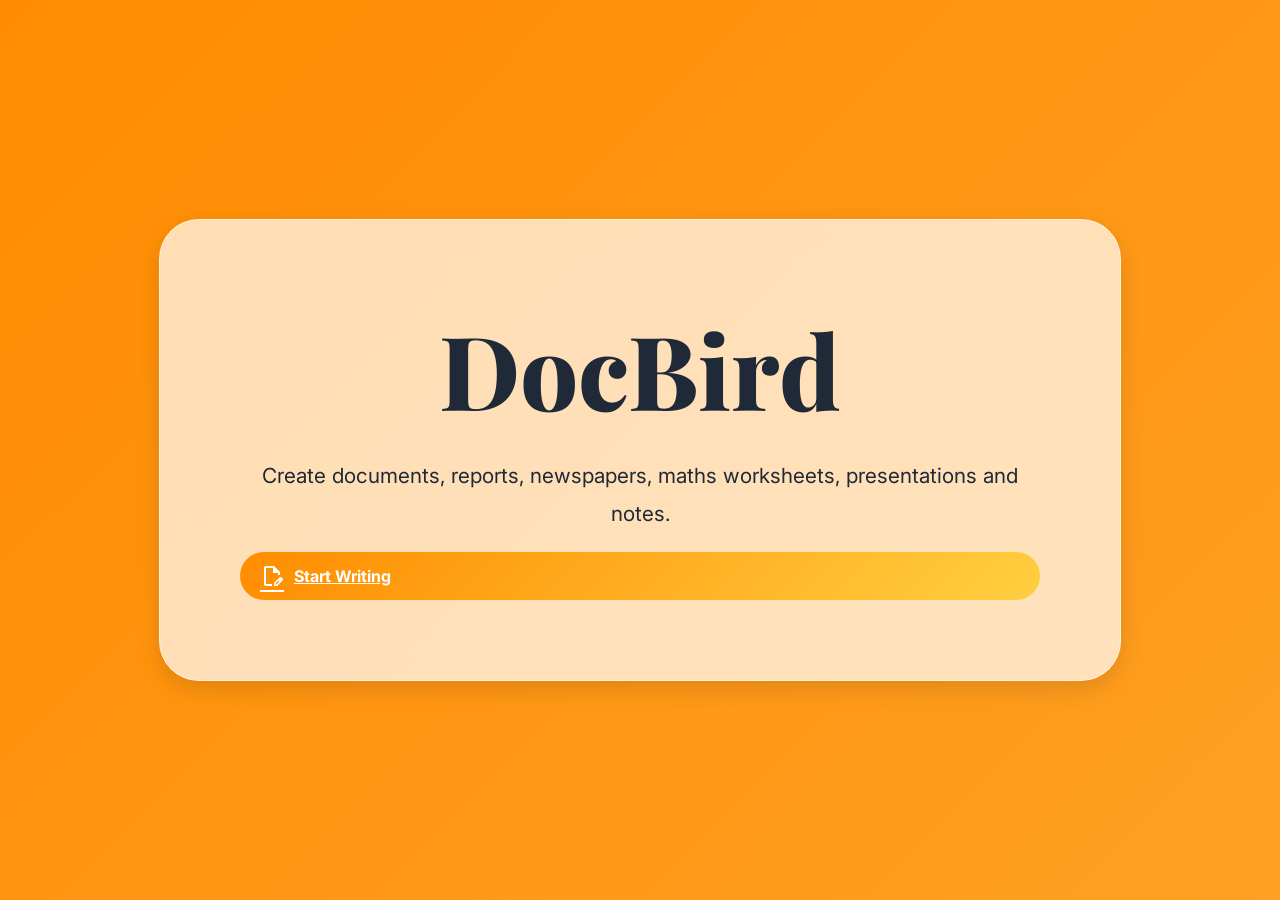
==== index.html @ b76cee12 "Add initial HTML structure for DocBird" ====
<!DOCTYPE html>
<html lang="en">
<head>
<meta charset="UTF-8">
<meta name="viewport" content="width=device-width,initial-scale=1">
<title>DocBird</title>

<link rel="stylesheet" href="styles.css">

<link rel="preconnect" href="https://fonts.googleapis.com">
<link rel="preconnect" href="https://fonts.gstatic.com" crossorigin>

<link href="https://fonts.googleapis.com/css2?family=Inter:wght@100..900&family=Poppins:wght@100..900&display=swap" rel="stylesheet">

<link href="https://fonts.googleapis.com/css2?family=Material+Symbols+Outlined" rel="stylesheet">
</head>

<body>

<section class="hero">

<div class="hero-card glass">

<h1 class="hero-title">
DocBird
</h1>

<p class="hero-subtitle">
Create documents, reports, newspapers, maths worksheets, presentations and notes.
</p>

<br>

<a href="dashboard.html" class="btn btn-primary">
<span class="material-symbols-outlined">
edit_document
</span>
Start Writing
</a>

</div>

</section>

<script>

const particles=[];

for(let i=0;i<50;i++){
particles.push({
x:Math.random()*innerWidth,
y:Math.random()*innerHeight
});
}

</script>

</body>
</html>
---- styles.css ----
/* =========================================================
   DOCBIRD PROFESSIONAL DOCUMENT SUITE
   Version 1.0
   ========================================================= */

/* Google Fonts */
@import url('https://fonts.googleapis.com/css2?family=Inter:wght@100..900&family=Poppins:wght@100..900&family=Playfair+Display:wght@400..900&family=Roboto+Flex:wght@100..1000&display=swap');

:root{

/* Brand */
--primary:#ff8c00;
--primary-light:#ffb347;
--primary-dark:#ff6b00;

--secondary:#ffcf40;
--accent:#ff5e57;

/* Backgrounds */
--bg:#f7f9fc;
--bg2:#ffffff;

/* Text */
--text:#1f2937;
--text-light:#6b7280;

/* Borders */
--border:#e5e7eb;

/* Shadows */
--shadow-sm:0 2px 6px rgba(0,0,0,.08);
--shadow-md:0 8px 24px rgba(0,0,0,.12);
--shadow-lg:0 20px 40px rgba(0,0,0,.18);

/* Radius */
--radius-sm:10px;
--radius-md:18px;
--radius-lg:30px;

/* Layout */
--header-height:72px;
--sidebar-width:280px;

/* Editor */
--page-width:850px;
--page-height:1100px;

}

/* Dark Theme */

body.dark{
--bg:#0f172a;
--bg2:#111827;
--text:#f3f4f6;
--text-light:#9ca3af;
--border:#374151;
}

/* Reset */

*{
margin:0;
padding:0;
box-sizing:border-box;
}

html{
scroll-behavior:smooth;
}

body{
font-family:'Inter',sans-serif;
background:var(--bg);
color:var(--text);
min-height:100vh;
overflow-x:hidden;
}

/* Scrollbar */

::-webkit-scrollbar{
width:12px;
height:12px;
}

::-webkit-scrollbar-thumb{
background:linear-gradient(
180deg,
var(--primary),
var(--secondary)
);
border-radius:999px;
}

/* Buttons */

.btn{
display:flex;
align-items:center;
gap:10px;
padding:12px 20px;
border:none;
border-radius:999px;
cursor:pointer;
font-weight:700;
transition:.3s;
}

.btn-primary{
background:linear-gradient(
135deg,
var(--primary),
var(--secondary)
);
color:white;
}

.btn-primary:hover{
transform:translateY(-2px);
box-shadow:var(--shadow-md);
}

/* Glass */

.glass{
background:rgba(255,255,255,.7);
backdrop-filter:blur(18px);
border:1px solid rgba(255,255,255,.5);
box-shadow:var(--shadow-md);
}

.dark .glass{
background:rgba(17,24,39,.7);
}

/* Landing Hero */

.hero{
min-height:100vh;
display:flex;
align-items:center;
justify-content:center;
padding:60px;
background:
linear-gradient(
135deg,
#ff8c00,
#ffb347,
#ffd54f
);
background-size:400% 400%;
animation:heroGradient 15s ease infinite;
}

@keyframes heroGradient{

0%{
background-position:0% 50%;
}

50%{
background-position:100% 50%;
}

100%{
background-position:0% 50%;
}

}

.hero-card{
max-width:1200px;
padding:80px;
border-radius:40px;
text-align:center;
}

.hero-title{
font-size:clamp(3rem,8vw,7rem);
font-family:'Playfair Display',serif;
font-weight:800;
}

.hero-subtitle{
font-size:1.3rem;
max-width:800px;
margin:auto;
margin-top:20px;
line-height:1.8;
}

/* Dashboard */

.dashboard{
display:grid;
grid-template-columns:
280px
1fr;
min-height:100vh;
}

.sidebar{
background:white;
border-right:1px solid var(--border);
padding:20px;
}

.sidebar-logo{
font-size:2rem;
font-weight:900;
color:var(--primary);
}

.main{
padding:30px;
}

/* Document Grid */

.doc-grid{
display:grid;
grid-template-columns:
repeat(auto-fill,minmax(280px,1fr));
gap:25px;
}

.doc-card{
background:white;
border-radius:24px;
padding:20px;
cursor:pointer;
transition:.3s;
box-shadow:var(--shadow-sm);
}

.doc-card:hover{
transform:translateY(-6px);
box-shadow:var(--shadow-md);
}

/* Editor */

.editor-shell{
display:flex;
flex-direction:column;
height:100vh;
}

.editor-toolbar{
height:64px;
display:flex;
align-items:center;
gap:10px;
padding:0 20px;
border-bottom:1px solid var(--border);
background:white;
position:sticky;
top:0;
z-index:999;
}

.tool-btn{
width:42px;
height:42px;
border:none;
border-radius:12px;
cursor:pointer;
background:transparent;
transition:.2s;
}

.tool-btn:hover{
background:#f3f4f6;
}

.tool-btn.active{
background:#fff4d6;
outline:2px solid var(--primary);
}

/* Notebook Lines */

.page-lined{
background:
repeating-linear-gradient(
to bottom,
transparent 0,
transparent 31px,
#dbeafe 32px
);
}

/* Newspaper Mode */

.newspaper{
column-count:2;
column-gap:60px;
column-rule:1px solid #ddd;
}

/* Main Page */

.document-page{
width:850px;
min-height:1100px;
background:white;
margin:40px auto;
padding:80px;
box-shadow:0 0 40px rgba(0,0,0,.12);
border-radius:12px;
outline:none;
}

/* Math Squares */

.math-square{
display:inline-flex;
align-items:center;
justify-content:center;
width:42px;
height:42px;
border:2px solid var(--primary);
border-radius:10px;
font-weight:700;
}

/* Settings Panel */

.settings-panel{
position:fixed;
right:20px;
top:100px;
width:340px;
padding:20px;
border-radius:24px;
background:white;
box-shadow:var(--shadow-lg);
}

/* Mobile */

@media(max-width:900px){

.dashboard{
grid-template-columns:1fr;
}

.sidebar{
display:none;
}

.document-page{
width:95%;
padding:30px;
}

}
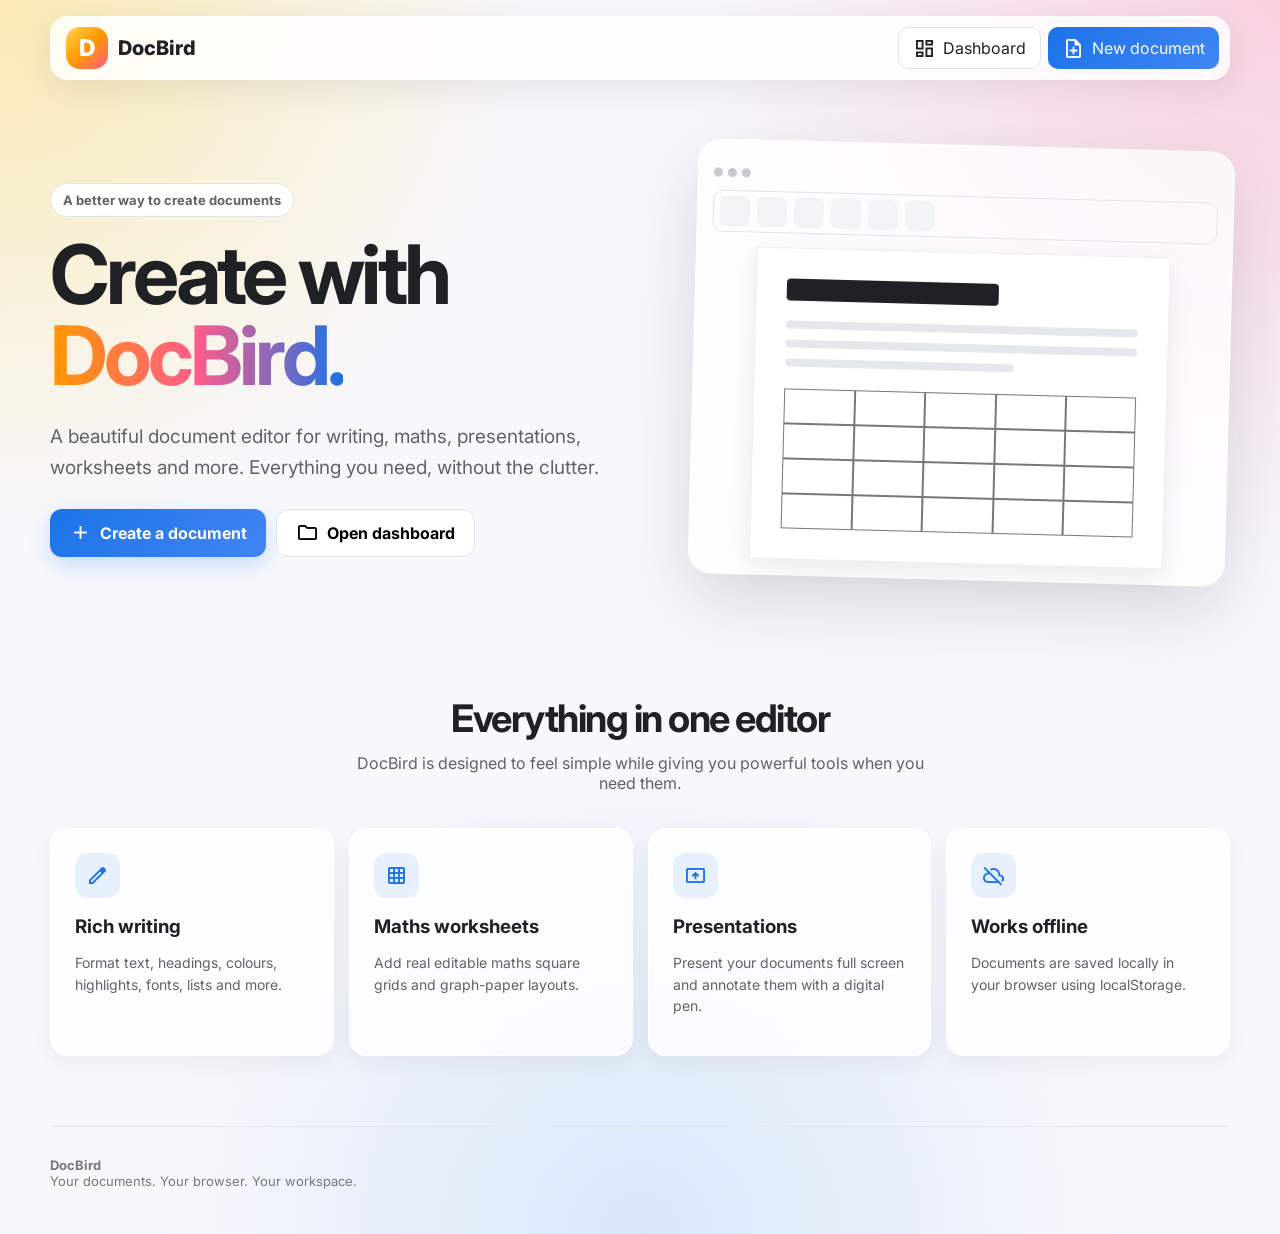
==== commit 28c6836d: "Update index.html" ====
--- a/index.html
+++ b/index.html
@@ -2,56 +2,750 @@
 <html lang="en">
 <head>
 <meta charset="UTF-8">
-<meta name="viewport" content="width=device-width,initial-scale=1">
-<title>DocBird</title>
-
-<link rel="stylesheet" href="styles.css">
+<meta name="viewport" content="width=device-width,initial-scale=1.0">
+
+<title>DocBird — Document Editor</title>
 
 <link rel="preconnect" href="https://fonts.googleapis.com">
 <link rel="preconnect" href="https://fonts.gstatic.com" crossorigin>
 
-<link href="https://fonts.googleapis.com/css2?family=Inter:wght@100..900&family=Poppins:wght@100..900&display=swap" rel="stylesheet">
-
-<link href="https://fonts.googleapis.com/css2?family=Material+Symbols+Outlined" rel="stylesheet">
+<link href="https://fonts.googleapis.com/css2?family=Inter:wght@400;500;600;700;800&family=Poppins:wght@400;500;600;700;800&family=Playfair+Display:wght@600;700&display=swap" rel="stylesheet">
+
+<link href="https://fonts.googleapis.com/css2?family=Material+Symbols+Outlined:opsz,wght,FILL,GRAD@20..48,300..700,0..1,0" rel="stylesheet">
+
+<style>
+*{
+    box-sizing:border-box;
+}
+
+:root{
+    --blue:#1a73e8;
+    --orange:#ff9800;
+    --yellow:#ffd54f;
+    --pink:#ff5c8a;
+    --red:#ef5350;
+    --text:#202124;
+    --muted:#5f6368;
+    --line:#e0e3e7;
+    --surface:#fff;
+    --bg:#f7f8fc;
+}
+
+html,
+body{
+    margin:0;
+    min-height:100%;
+    font-family:"Inter",sans-serif;
+    color:var(--text);
+}
+
+body{
+    background:
+        radial-gradient(circle at 0% 0%,rgba(255,213,79,.42),transparent 30%),
+        radial-gradient(circle at 100% 0%,rgba(255,92,138,.25),transparent 32%),
+        radial-gradient(circle at 50% 100%,rgba(26,115,232,.13),transparent 35%),
+        var(--bg);
+}
+
+button{
+    font:inherit;
+}
+
+.material-symbols-outlined{
+    font-family:'Material Symbols Outlined';
+    font-weight:normal;
+    font-style:normal;
+    font-size:23px;
+    line-height:1;
+    display:inline-block;
+    -webkit-font-feature-settings:'liga';
+    -webkit-font-smoothing:antialiased;
+    font-feature-settings:'liga';
+}
+
+/* NAV */
+
+.nav{
+    width:min(1180px,calc(100% - 32px));
+    margin:16px auto 0;
+    height:64px;
+    display:flex;
+    align-items:center;
+    justify-content:space-between;
+    padding:8px 10px 8px 15px;
+    background:rgba(255,255,255,.82);
+    backdrop-filter:blur(20px);
+    border:1px solid rgba(255,255,255,.8);
+    border-radius:18px;
+    box-shadow:0 10px 35px rgba(32,33,36,.09);
+}
+
+.logo-area{
+    display:flex;
+    align-items:center;
+    gap:10px;
+}
+
+.logo{
+    width:42px;
+    height:42px;
+    border-radius:14px;
+    display:grid;
+    place-items:center;
+    color:white;
+    font-size:23px;
+    font-weight:800;
+    background:linear-gradient(
+        135deg,
+        #ffd54f,
+        #ff9800,
+        #ff5c8a
+    );
+}
+
+.logo-text{
+    font-size:20px;
+    font-weight:800;
+}
+
+.nav-actions{
+    display:flex;
+    gap:7px;
+}
+
+.nav-button{
+    height:42px;
+    padding:0 14px;
+    border-radius:10px;
+    border:1px solid var(--line);
+    background:#fff;
+    display:flex;
+    align-items:center;
+    gap:7px;
+    cursor:pointer;
+    color:var(--text);
+    white-space:nowrap;
+}
+
+.nav-button:hover{
+    background:#f4f6f8;
+}
+
+.nav-button.primary{
+    color:#fff;
+    border:0;
+    background:linear-gradient(
+        135deg,
+        #1a73e8,
+        #4285f4
+    );
+}
+
+/* HERO */
+
+.hero{
+    width:min(1180px,calc(100% - 32px));
+    margin:65px auto 0;
+    display:grid;
+    grid-template-columns:1.05fr .95fr;
+    gap:50px;
+    align-items:center;
+}
+
+.eyebrow{
+    display:inline-flex;
+    padding:8px 12px;
+    border-radius:999px;
+    background:#fff;
+    border:1px solid var(--line);
+    color:#5f6368;
+    font-size:13px;
+    font-weight:700;
+}
+
+.hero h1{
+    margin:18px 0 0;
+    font-size:clamp(48px,7vw,82px);
+    line-height:.98;
+    letter-spacing:-4px;
+}
+
+.hero h1 span{
+    background:linear-gradient(
+        90deg,
+        #ff9800,
+        #ff5c8a,
+        #1a73e8
+    );
+    -webkit-background-clip:text;
+    background-clip:text;
+    color:transparent;
+}
+
+.hero p{
+    max-width:650px;
+    margin:25px 0;
+    font-size:19px;
+    line-height:1.65;
+    color:var(--muted);
+}
+
+.hero-buttons{
+    display:flex;
+    flex-wrap:wrap;
+    gap:10px;
+}
+
+.hero-button{
+    min-height:48px;
+    padding:0 19px;
+    border-radius:12px;
+    border:1px solid var(--line);
+    background:#fff;
+    display:flex;
+    align-items:center;
+    justify-content:center;
+    gap:8px;
+    cursor:pointer;
+    font-weight:700;
+}
+
+.hero-button.primary{
+    color:#fff;
+    border:0;
+    background:linear-gradient(
+        135deg,
+        #1a73e8,
+        #4285f4
+    );
+    box-shadow:0 8px 22px rgba(26,115,232,.22);
+}
+
+/* PREVIEW */
+
+.preview{
+    position:relative;
+    min-height:450px;
+}
+
+.preview-window{
+    position:relative;
+    width:100%;
+    min-height:420px;
+    border-radius:24px;
+    padding:15px;
+    background:rgba(255,255,255,.72);
+    border:1px solid rgba(255,255,255,.9);
+    box-shadow:
+        0 25px 70px rgba(32,33,36,.15);
+    transform:rotate(1.5deg);
+}
+
+.preview-top{
+    height:35px;
+    display:flex;
+    align-items:center;
+    gap:5px;
+}
+
+.dot{
+    width:9px;
+    height:9px;
+    border-radius:50%;
+    background:#c5c8cc;
+}
+
+.preview-toolbar{
+    height:42px;
+    border:1px solid var(--line);
+    border-radius:10px;
+    display:flex;
+    align-items:center;
+    gap:7px;
+    padding:6px;
+}
+
+.preview-tool{
+    width:30px;
+    height:30px;
+    border-radius:6px;
+    background:#f1f3f4;
+}
+
+.preview-page{
+    margin:14px auto 0;
+    width:82%;
+    min-height:300px;
+    background:#fff;
+    border:1px solid #eee;
+    box-shadow:0 8px 25px rgba(0,0,0,.08);
+    padding:30px;
+}
+
+.preview-title{
+    width:60%;
+    height:22px;
+    background:#202124;
+    border-radius:4px;
+    margin-bottom:20px;
+}
+
+.preview-line{
+    height:8px;
+    background:#e4e7eb;
+    border-radius:4px;
+    margin:11px 0;
+}
+
+.preview-line.short{
+    width:65%;
+}
+
+.preview-grid{
+    display:grid;
+    grid-template-columns:repeat(5,1fr);
+    margin-top:22px;
+}
+
+.preview-grid div{
+    height:35px;
+    border:1px solid #777;
+}
+
+/* FEATURES */
+
+.features{
+    width:min(1180px,calc(100% - 32px));
+    margin:100px auto 70px;
+}
+
+.section-title{
+    text-align:center;
+}
+
+.section-title h2{
+    margin:0;
+    font-size:38px;
+    letter-spacing:-1.5px;
+}
+
+.section-title p{
+    color:var(--muted);
+    margin:12px auto;
+    max-width:600px;
+}
+
+.feature-grid{
+    margin-top:35px;
+    display:grid;
+    grid-template-columns:repeat(4,1fr);
+    gap:15px;
+}
+
+.feature{
+    padding:24px;
+    min-height:180px;
+    border:1px solid rgba(255,255,255,.8);
+    background:rgba(255,255,255,.76);
+    backdrop-filter:blur(15px);
+    border-radius:18px;
+    box-shadow:0 8px 25px rgba(32,33,36,.06);
+}
+
+.feature-icon{
+    width:45px;
+    height:45px;
+    border-radius:13px;
+    display:grid;
+    place-items:center;
+    color:#1a73e8;
+    background:#e8f0fe;
+}
+
+.feature h3{
+    margin:17px 0 7px;
+}
+
+.feature p{
+    color:var(--muted);
+    font-size:14px;
+    line-height:1.55;
+}
+
+/* FOOTER */
+
+.footer{
+    width:min(1180px,calc(100% - 32px));
+    margin:0 auto;
+    padding:30px 0 45px;
+    color:#777;
+    border-top:1px solid var(--line);
+    font-size:13px;
+}
+
+/* MOBILE */
+
+@media(max-width:850px){
+
+    .hero{
+        grid-template-columns:1fr;
+        margin-top:45px;
+    }
+
+    .hero h1{
+        letter-spacing:-2px;
+    }
+
+    .feature-grid{
+        grid-template-columns:repeat(2,1fr);
+    }
+
+}
+
+@media(max-width:550px){
+
+    .nav{
+        width:calc(100% - 18px);
+    }
+
+    .logo-text{
+        display:none;
+    }
+
+    .nav-button span:last-child{
+        display:none;
+    }
+
+    .hero,
+    .features{
+        width:calc(100% - 24px);
+    }
+
+    .hero p{
+        font-size:16px;
+    }
+
+    .feature-grid{
+        grid-template-columns:1fr;
+    }
+
+    .preview{
+        min-height:350px;
+    }
+
+    .preview-window{
+        min-height:330px;
+    }
+
+    .preview-page{
+        min-height:235px;
+    }
+
+}
+</style>
 </head>
 
 <body>
 
+<nav class="nav">
+
+    <div class="logo-area">
+
+        <div class="logo">D</div>
+
+        <div class="logo-text">
+            DocBird
+        </div>
+
+    </div>
+
+    <div class="nav-actions">
+
+        <button class="nav-button" id="dashboardBtn">
+            <span class="material-symbols-outlined">dashboard</span>
+            <span>Dashboard</span>
+        </button>
+
+        <button class="nav-button primary" id="newDocumentBtn">
+            <span class="material-symbols-outlined">note_add</span>
+            <span>New document</span>
+        </button>
+
+    </div>
+
+</nav>
+
+
 <section class="hero">
 
-<div class="hero-card glass">
-
-<h1 class="hero-title">
-DocBird
-</h1>
-
-<p class="hero-subtitle">
-Create documents, reports, newspapers, maths worksheets, presentations and notes.
-</p>
-
-<br>
-
-<a href="dashboard.html" class="btn btn-primary">
-<span class="material-symbols-outlined">
-edit_document
-</span>
-Start Writing
-</a>
-
-</div>
+    <div>
+
+        <div class="eyebrow">
+            A better way to create documents
+        </div>
+
+        <h1>
+            Create with
+            <span>DocBird.</span>
+        </h1>
+
+        <p>
+            A beautiful document editor for writing,
+            maths, presentations, worksheets and more.
+            Everything you need, without the clutter.
+        </p>
+
+        <div class="hero-buttons">
+
+            <button class="hero-button primary" id="heroNew">
+                <span class="material-symbols-outlined">add</span>
+                Create a document
+            </button>
+
+            <button class="hero-button" id="heroDashboard">
+                <span class="material-symbols-outlined">folder</span>
+                Open dashboard
+            </button>
+
+        </div>
+
+    </div>
+
+
+    <div class="preview">
+
+        <div class="preview-window">
+
+            <div class="preview-top">
+
+                <div class="dot"></div>
+                <div class="dot"></div>
+                <div class="dot"></div>
+
+            </div>
+
+            <div class="preview-toolbar">
+
+                <div class="preview-tool"></div>
+                <div class="preview-tool"></div>
+                <div class="preview-tool"></div>
+                <div class="preview-tool"></div>
+                <div class="preview-tool"></div>
+                <div class="preview-tool"></div>
+
+            </div>
+
+            <div class="preview-page">
+
+                <div class="preview-title"></div>
+
+                <div class="preview-line"></div>
+                <div class="preview-line"></div>
+                <div class="preview-line short"></div>
+
+                <div class="preview-grid">
+
+                    <div></div>
+                    <div></div>
+                    <div></div>
+                    <div></div>
+                    <div></div>
+
+                    <div></div>
+                    <div></div>
+                    <div></div>
+                    <div></div>
+                    <div></div>
+
+                    <div></div>
+                    <div></div>
+                    <div></div>
+                    <div></div>
+                    <div></div>
+
+                    <div></div>
+                    <div></div>
+                    <div></div>
+                    <div></div>
+                    <div></div>
+
+                </div>
+
+            </div>
+
+        </div>
+
+    </div>
 
 </section>
 
+
+<section class="features">
+
+    <div class="section-title">
+
+        <h2>Everything in one editor</h2>
+
+        <p>
+            DocBird is designed to feel simple while
+            giving you powerful tools when you need them.
+        </p>
+
+    </div>
+
+
+    <div class="feature-grid">
+
+        <div class="feature">
+
+            <div class="feature-icon">
+                <span class="material-symbols-outlined">edit</span>
+            </div>
+
+            <h3>Rich writing</h3>
+
+            <p>
+                Format text, headings, colours,
+                highlights, fonts, lists and more.
+            </p>
+
+        </div>
+
+
+        <div class="feature">
+
+            <div class="feature-icon">
+                <span class="material-symbols-outlined">grid_on</span>
+            </div>
+
+            <h3>Maths worksheets</h3>
+
+            <p>
+                Add real editable maths square grids
+                and graph-paper layouts.
+            </p>
+
+        </div>
+
+
+        <div class="feature">
+
+            <div class="feature-icon">
+                <span class="material-symbols-outlined">present_to_all</span>
+            </div>
+
+            <h3>Presentations</h3>
+
+            <p>
+                Present your documents full screen and
+                annotate them with a digital pen.
+            </p>
+
+        </div>
+
+
+        <div class="feature">
+
+            <div class="feature-icon">
+                <span class="material-symbols-outlined">cloud_off</span>
+            </div>
+
+            <h3>Works offline</h3>
+
+            <p>
+                Documents are saved locally in your
+                browser using localStorage.
+            </p>
+
+        </div>
+
+    </div>
+
+</section>
+
+
+<footer class="footer">
+
+    <strong>DocBird</strong>
+    <br>
+    Your documents. Your browser. Your workspace.
+
+</footer>
+
+
 <script>
 
-const particles=[];
-
-for(let i=0;i<50;i++){
-particles.push({
-x:Math.random()*innerWidth,
-y:Math.random()*innerHeight
-});
-}
+const STORAGE_KEY = "DocBirdEditorV4";
+
+function createNewDocument(){
+
+    const id =
+        crypto.randomUUID
+        ? crypto.randomUUID()
+        : String(Date.now());
+
+    const documentData = {
+
+        title:"Untitled document",
+
+        pages:[
+            {
+                id:id,
+                content:"<p><br></p>"
+            }
+        ],
+
+        settings:{
+            ruled:false,
+            margin:false,
+            mathPaper:false,
+            newspaper:false,
+            header:"",
+            footer:"",
+            paper:"a4",
+            zoom:100
+        }
+
+    };
+
+    localStorage.setItem(
+        STORAGE_KEY,
+        JSON.stringify(documentData)
+    );
+
+    window.location.href="editor.html";
+
+}
+
+document.getElementById("newDocumentBtn")
+    .addEventListener(
+        "click",
+        createNewDocument
+    );
+
+document.getElementById("heroNew")
+    .addEventListener(
+        "click",
+        createNewDocument
+    );
+
+function openDashboard(){
+
+    window.location.href="dashboard.html";
+
+}
+
+document.getElementById("dashboardBtn")
+    .addEventListener(
+        "click",
+        openDashboard
+    );
+
+document.getElementById("heroDashboard")
+    .addEventListener(
+        "click",
+        openDashboard
+    );
 
 </script>
 
